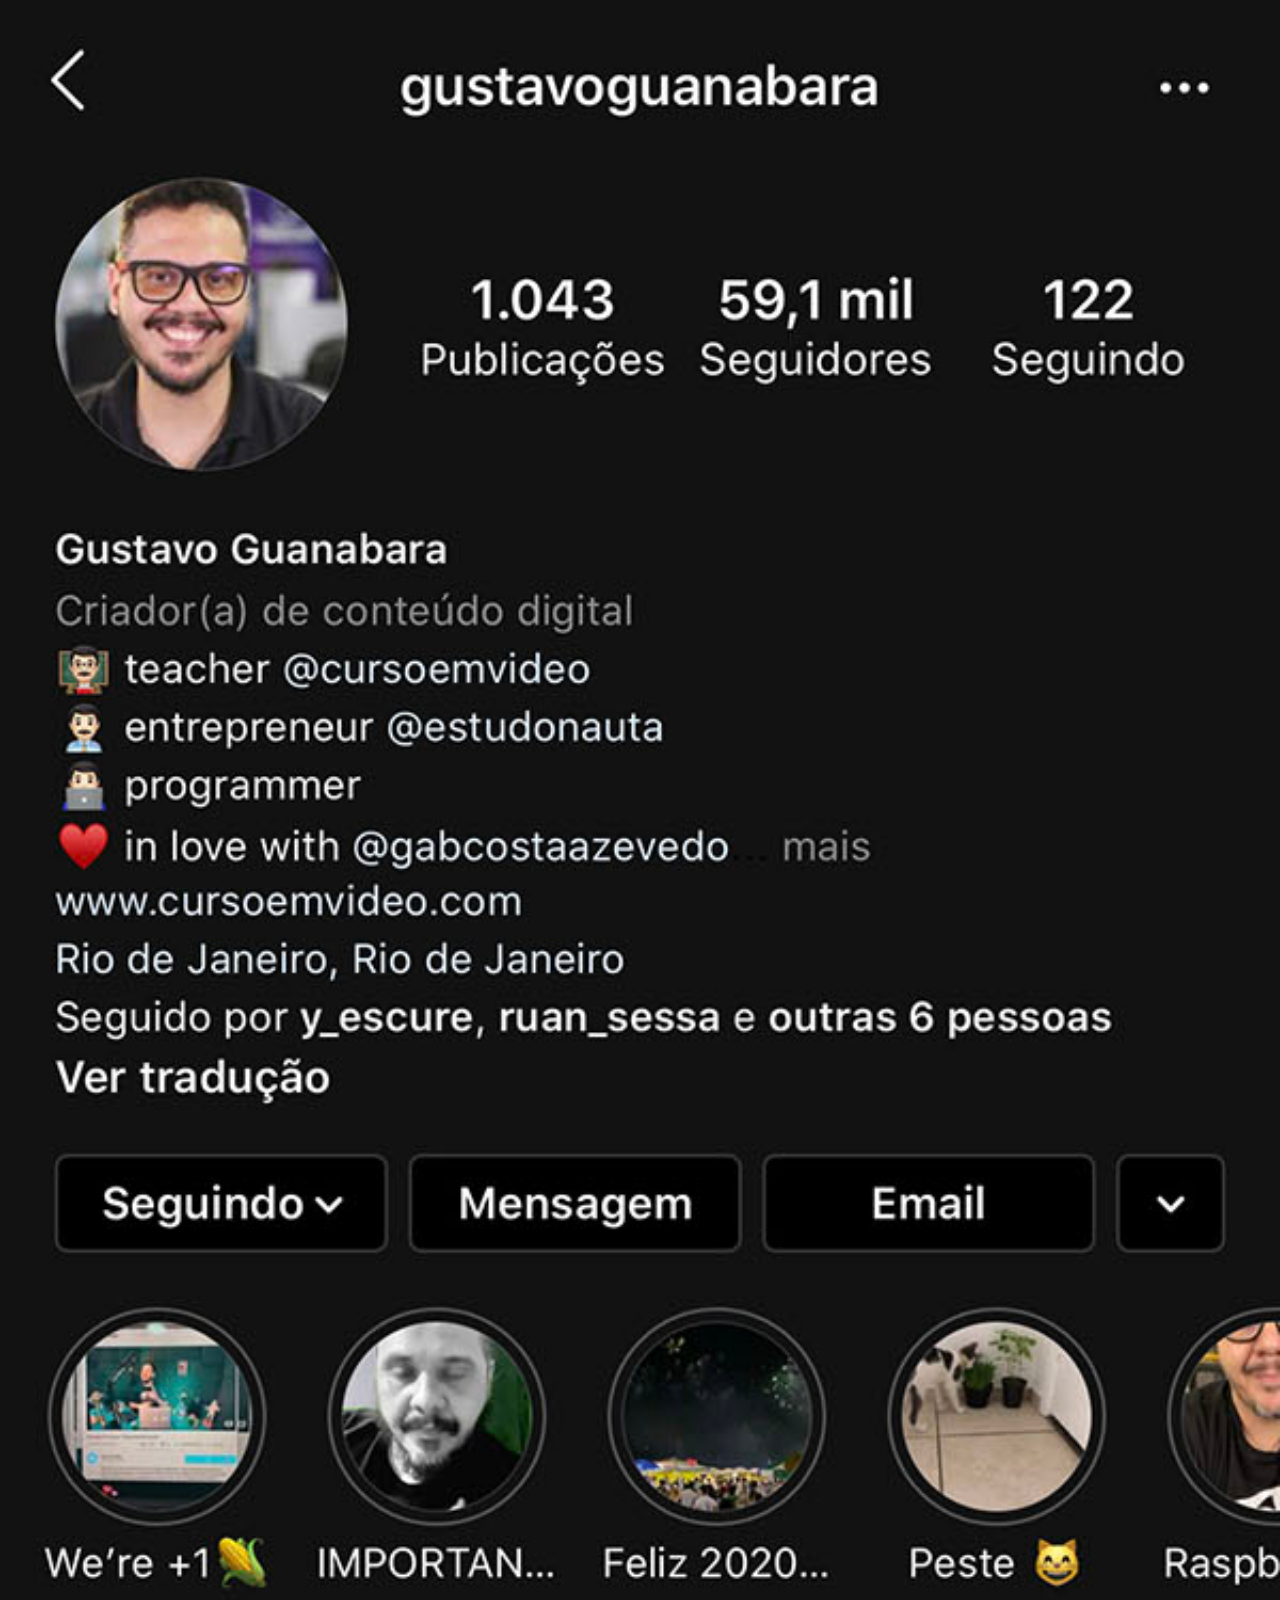
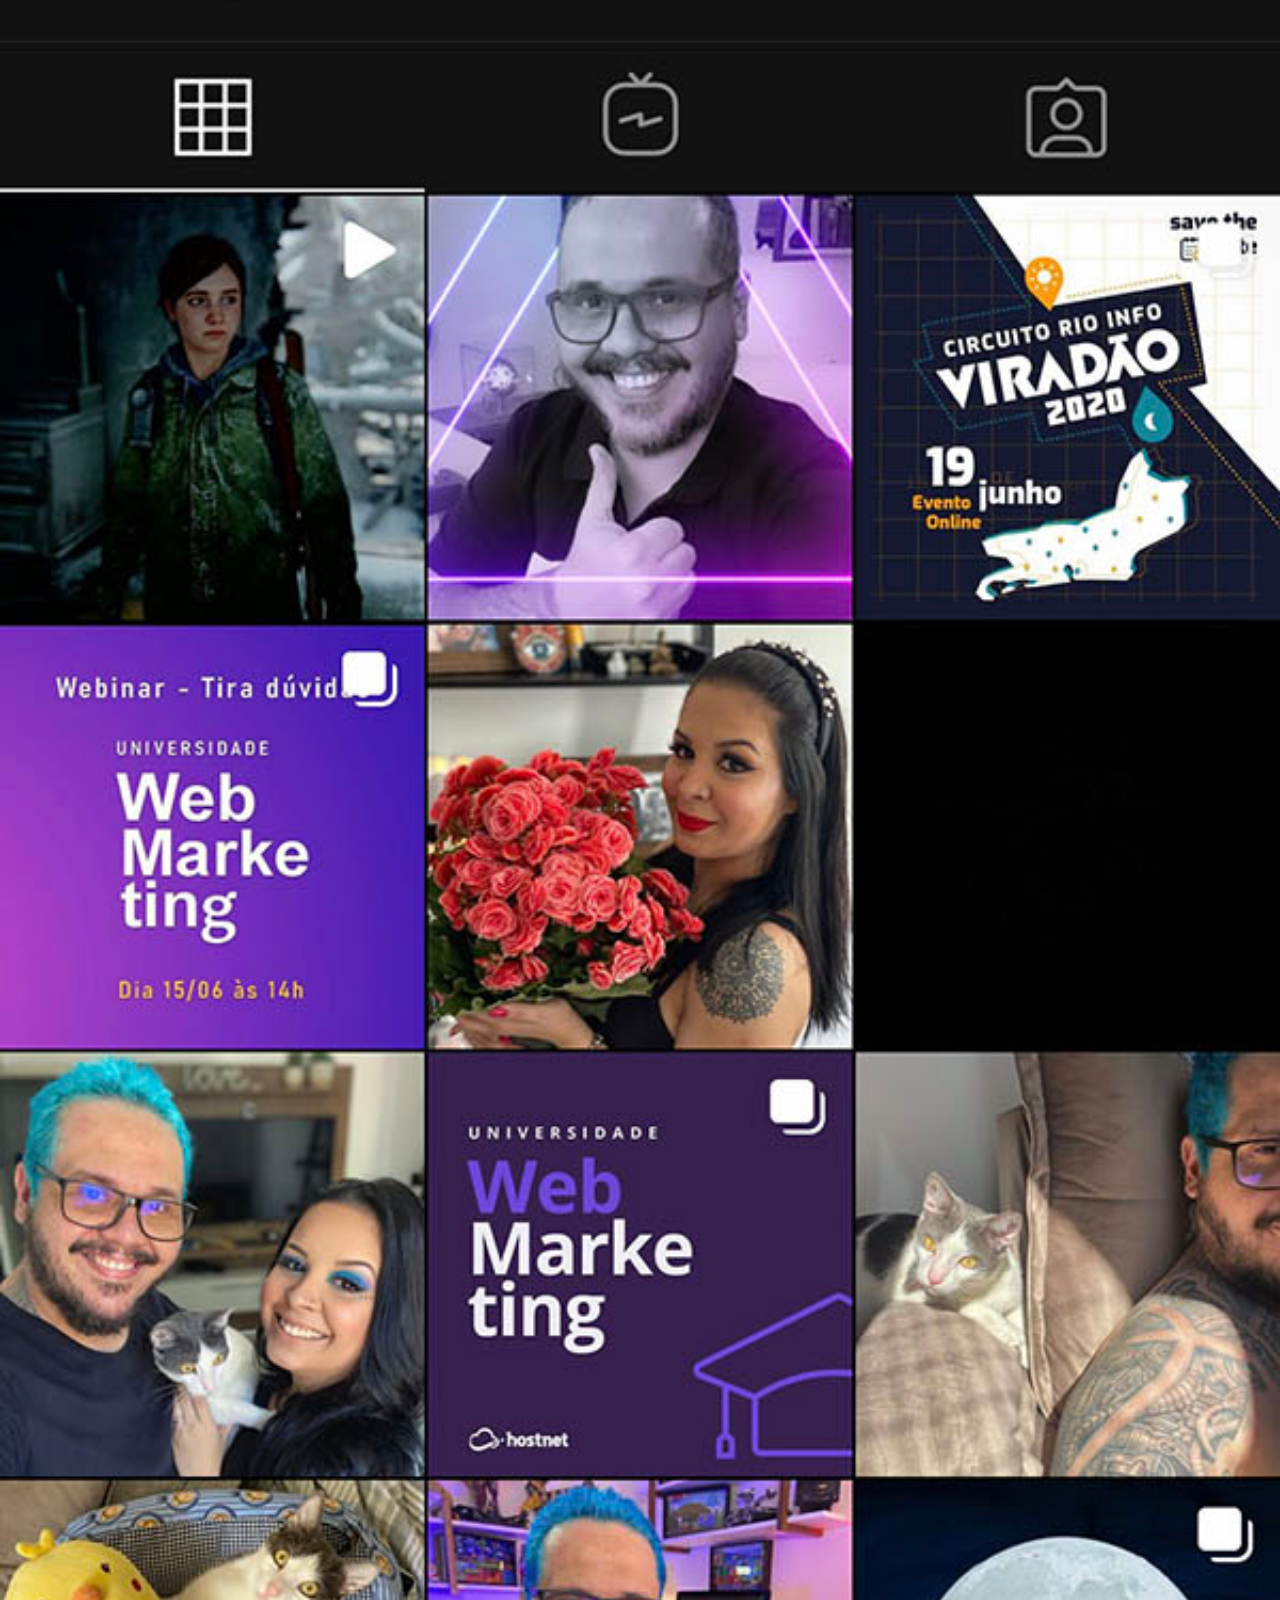
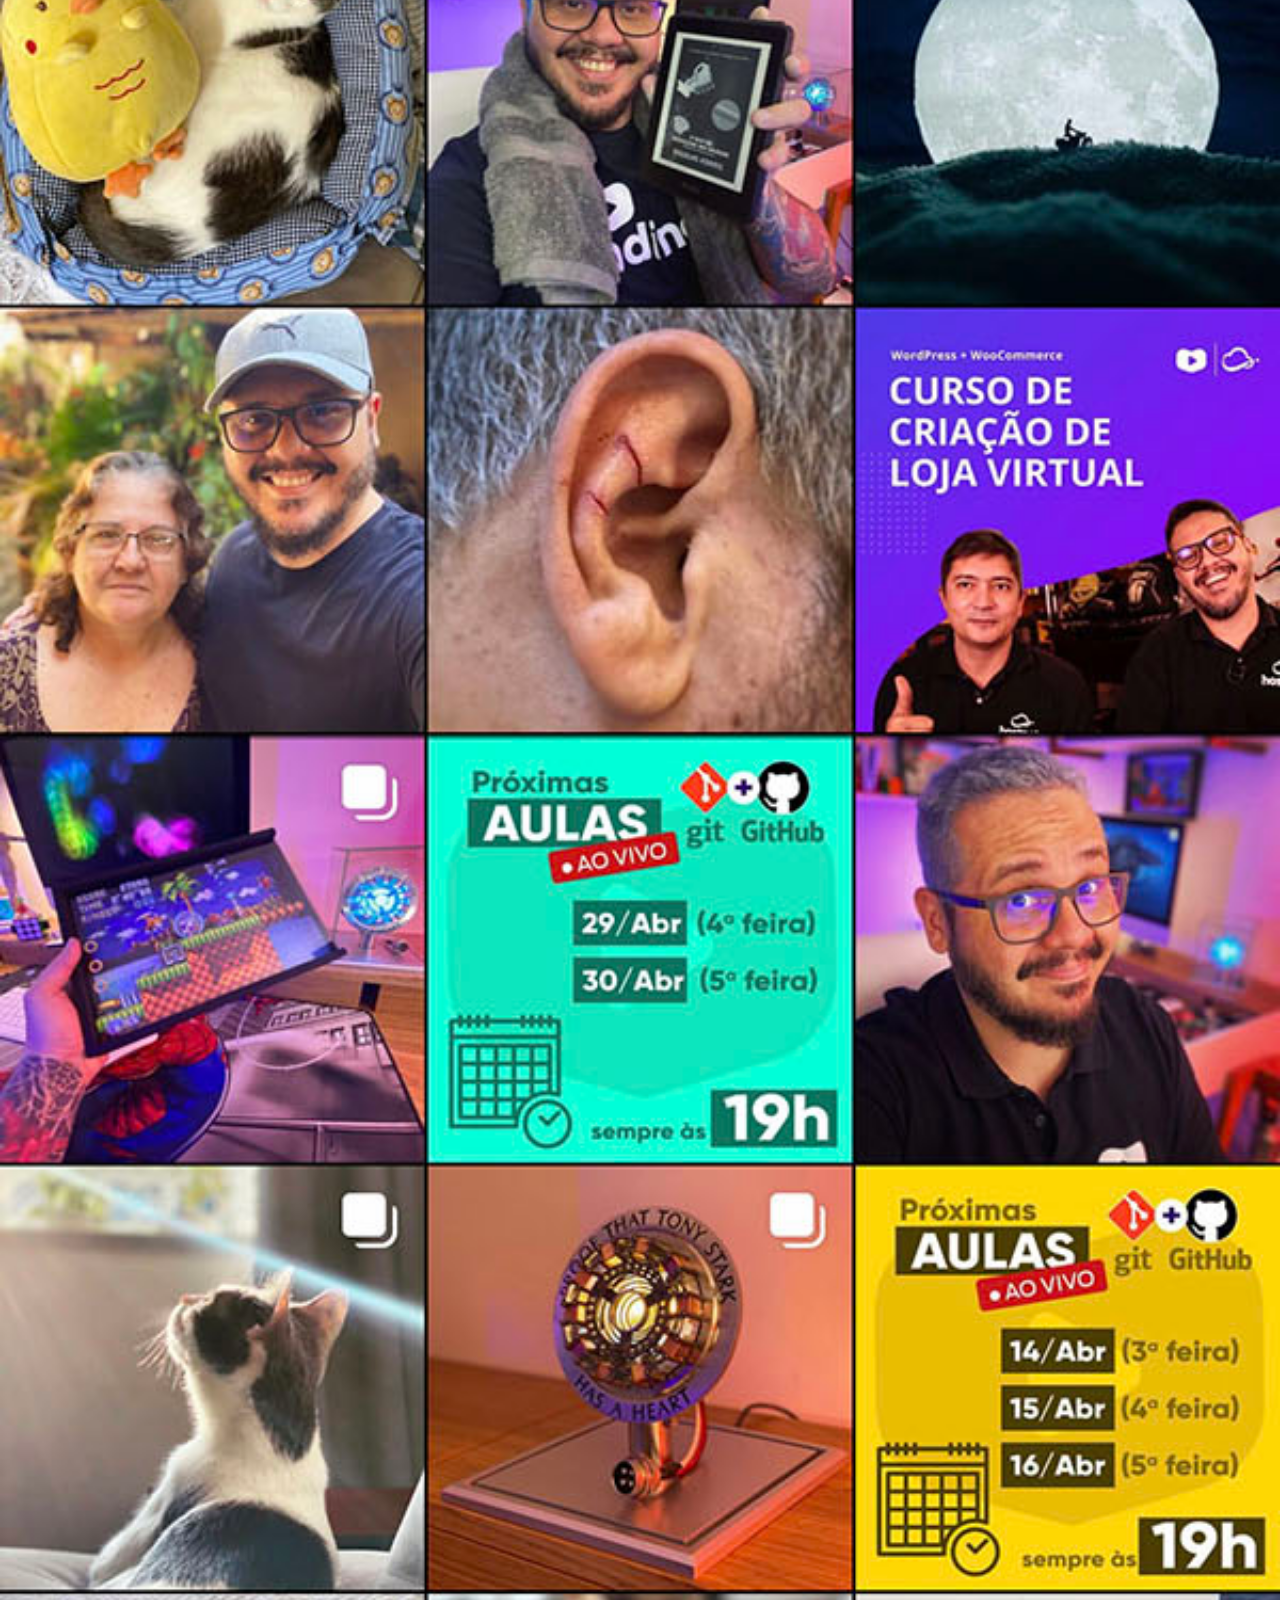
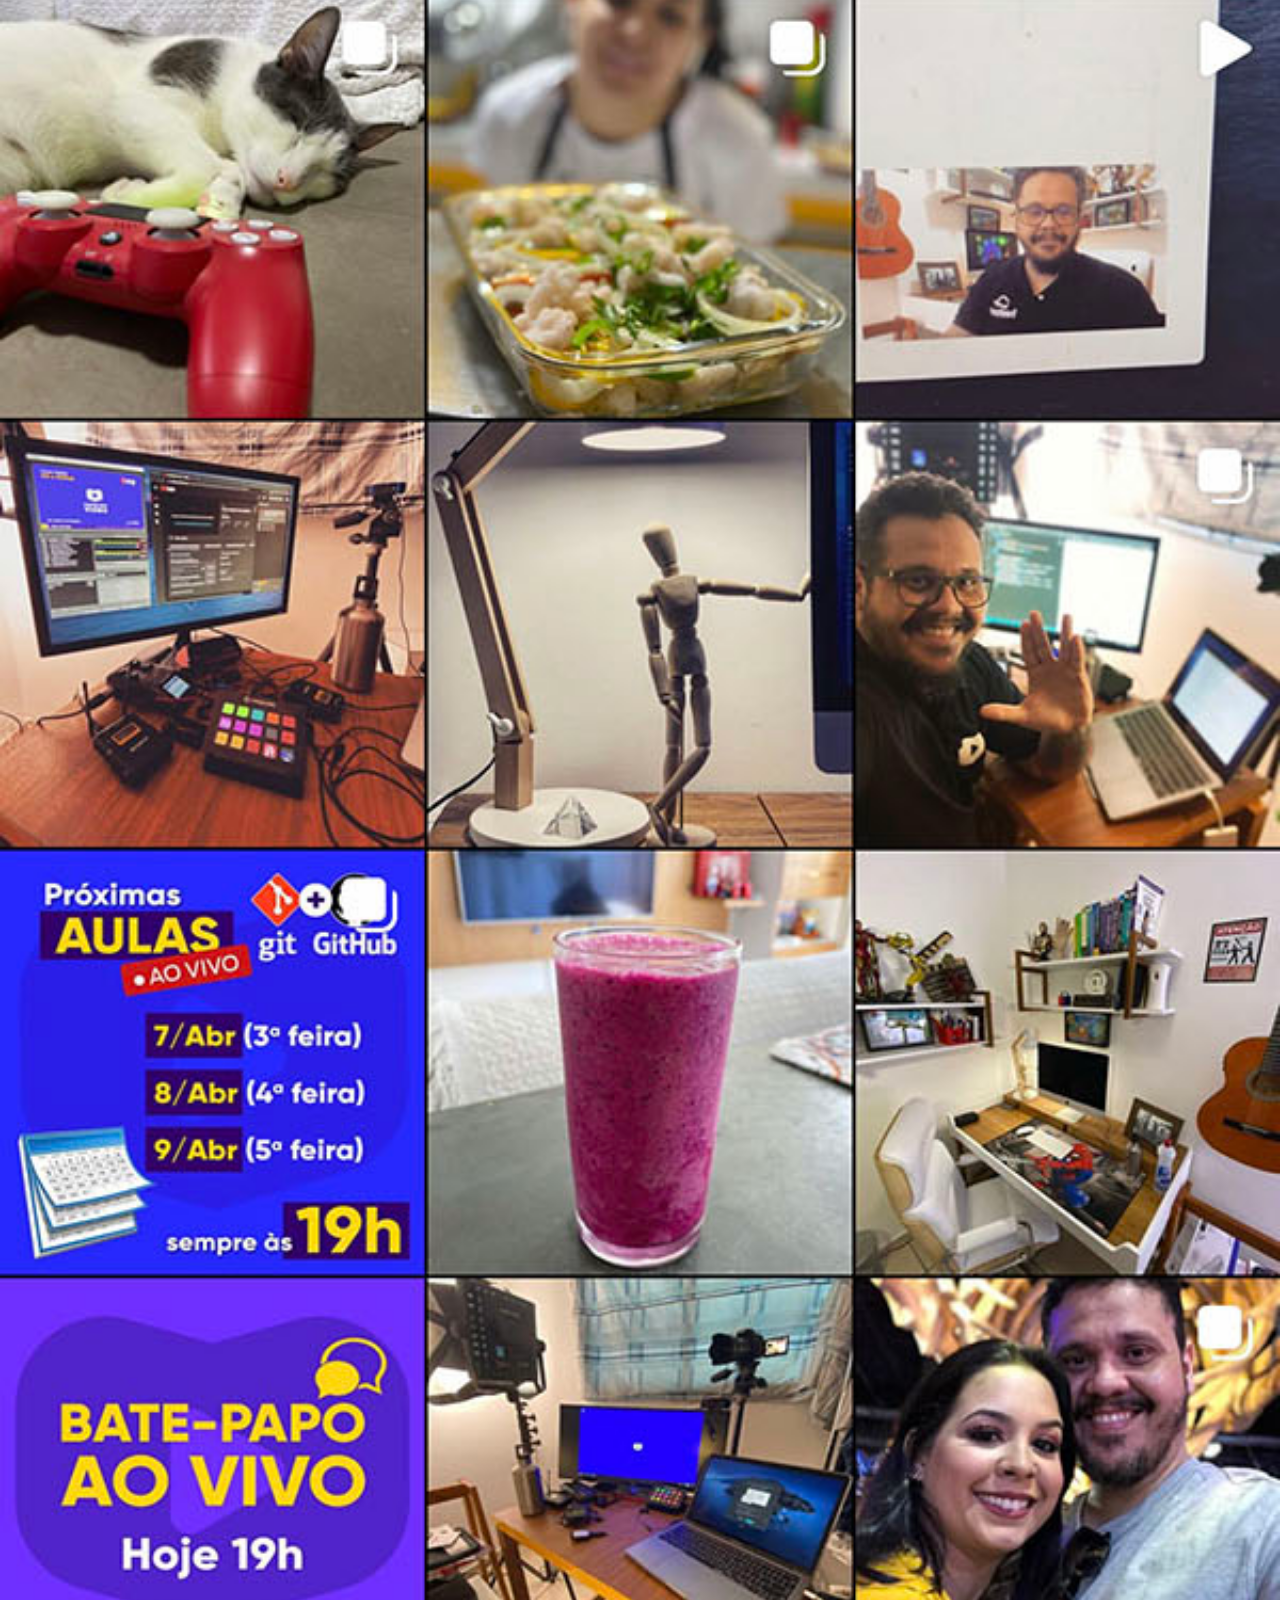
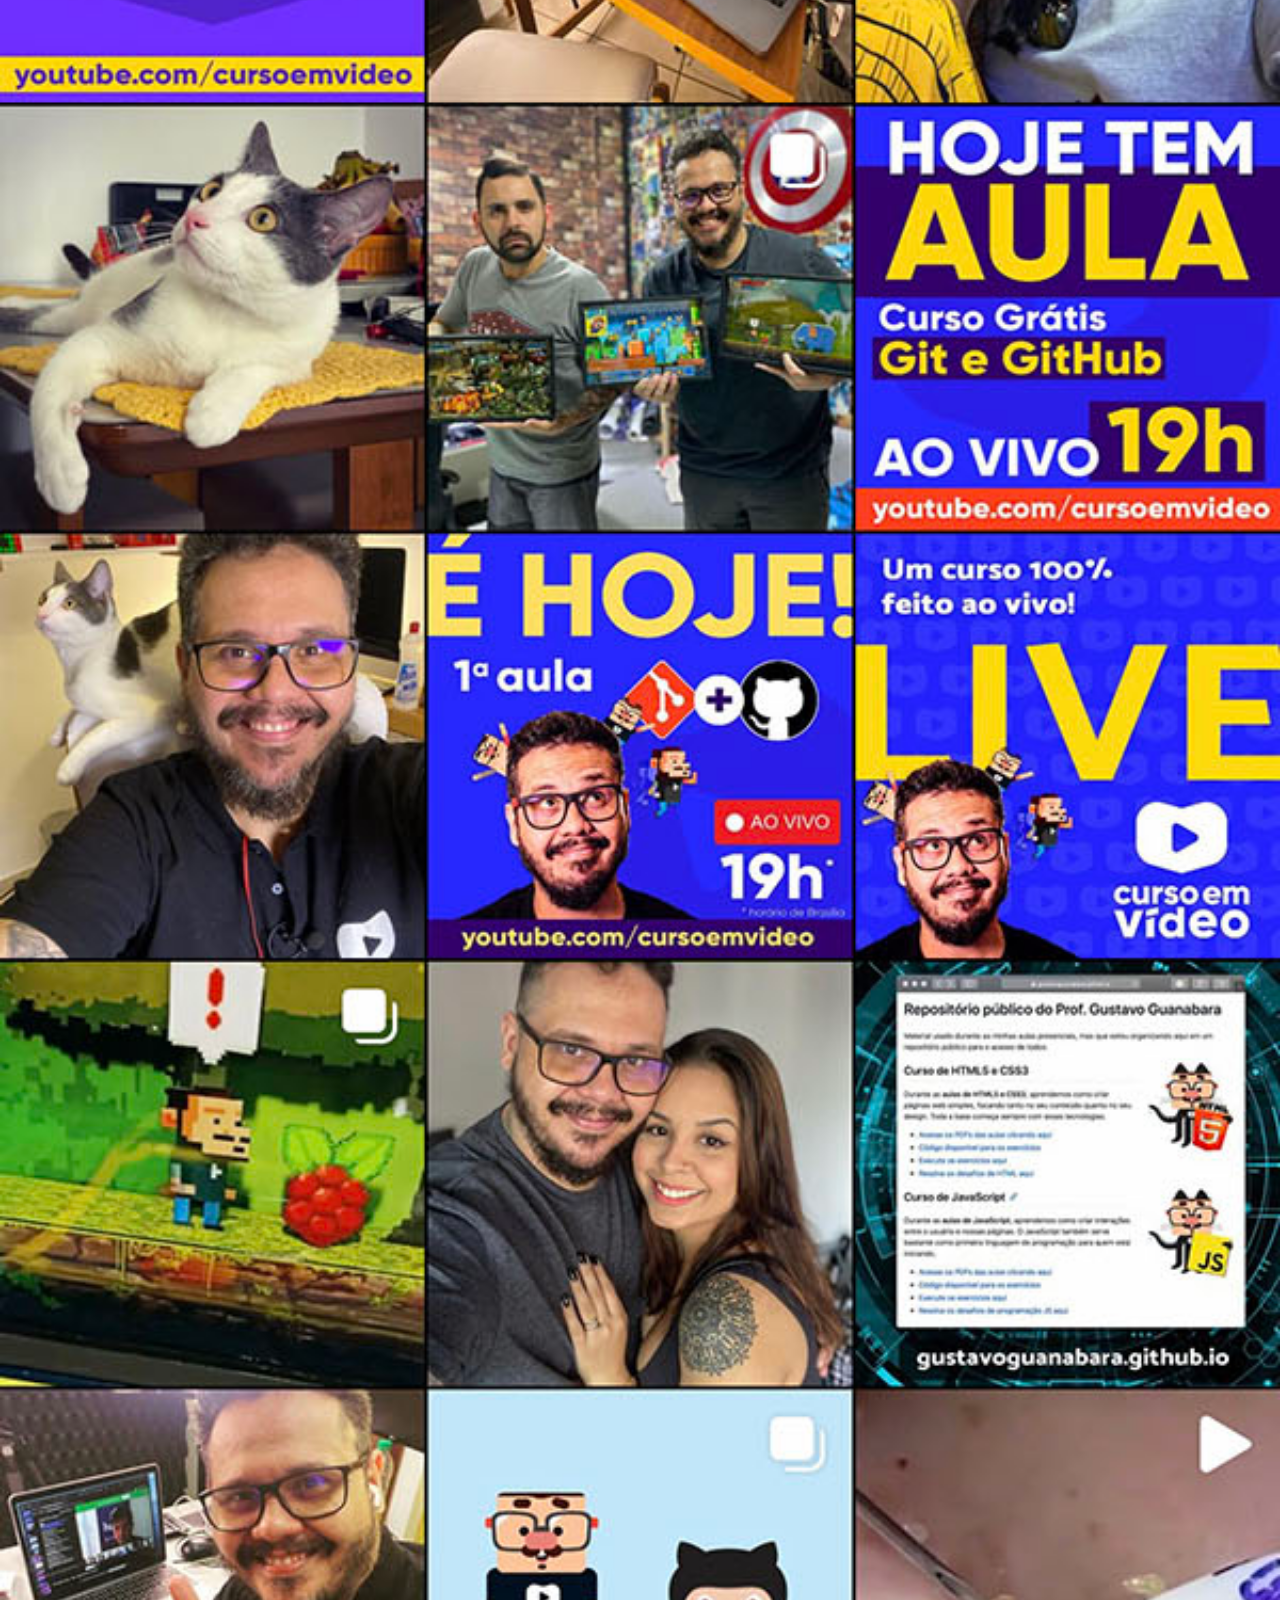
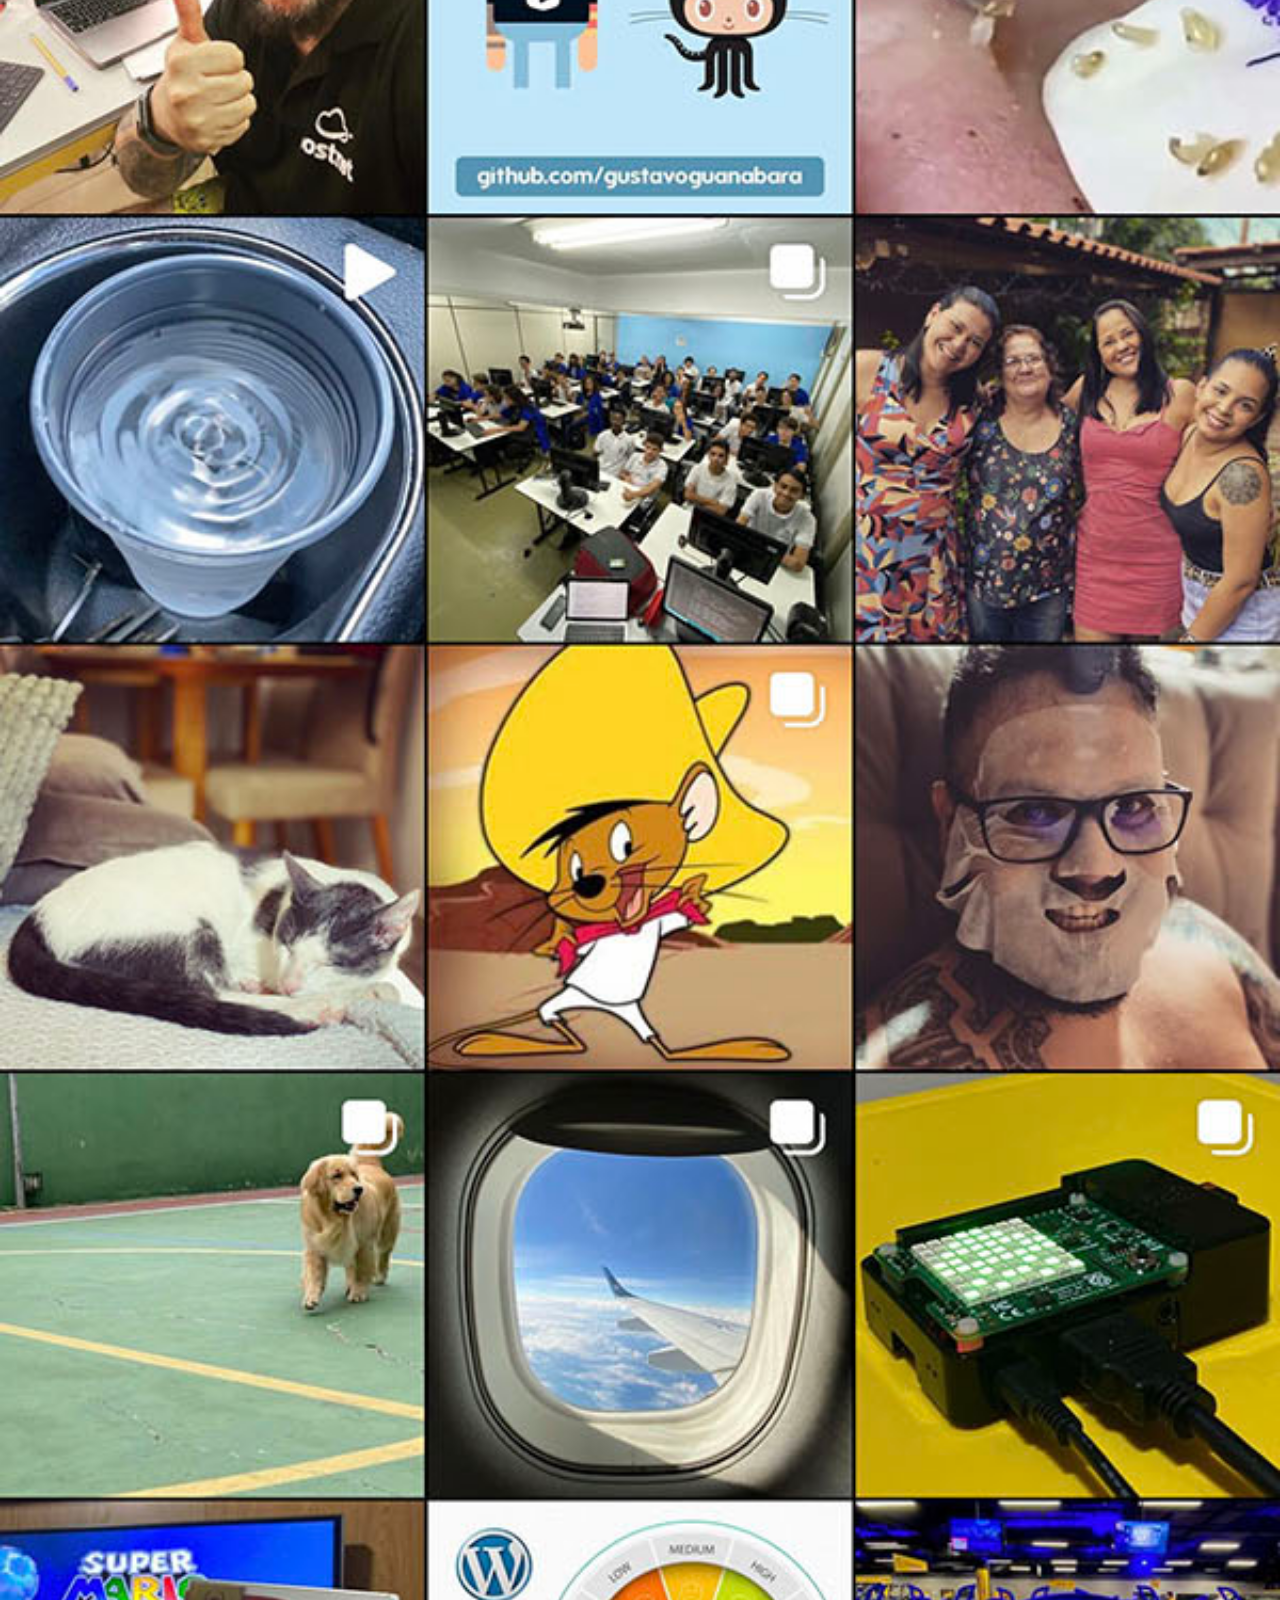
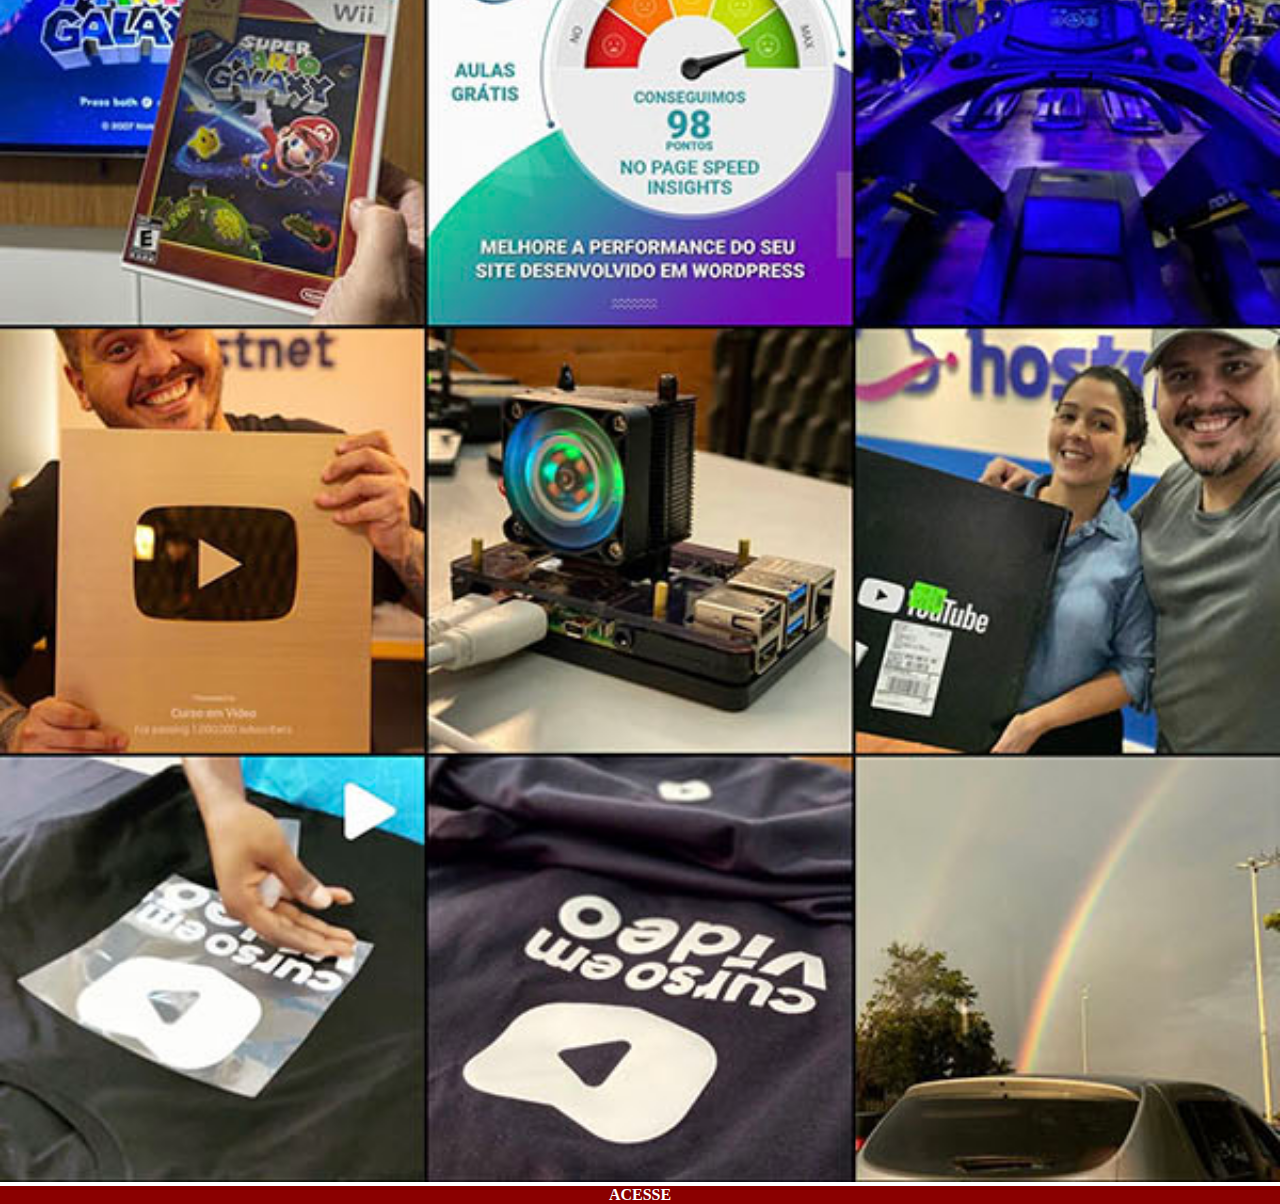
==== instagram.html @ 22efbdc0 "paginas criadas, botoes criados" ====
<!DOCTYPE html>
<html lang="pt-br">
<head>
    <meta charset="UTF-8">
    <meta name="viewport" content="width=device-width, initial-scale=1.0">
    <title>Insta</title>
    <link rel="stylesheet" href="style/social.css">
</head>
<body>
    <img src="imagens/tela-instagram.jpg" alt="">
    <a href="instagram.com/gustavoguanabara/" target="_blank"> ACESSE</a>
    
</body>
</html>
---- style/social.css ----
@charset "UTF-8";

*{
    margin: 0px;
    padding: 0px;
}
::-webkit-scrollbar{
    width: 0px;
    height: 0px;
}
img{
    width: 100vw;
}
a{
    display: block;
    background-color: darkred;
    padding: 20;
    color: white;
    text-align: center;
    font-weight: bold;
    text-decoration: none;
}
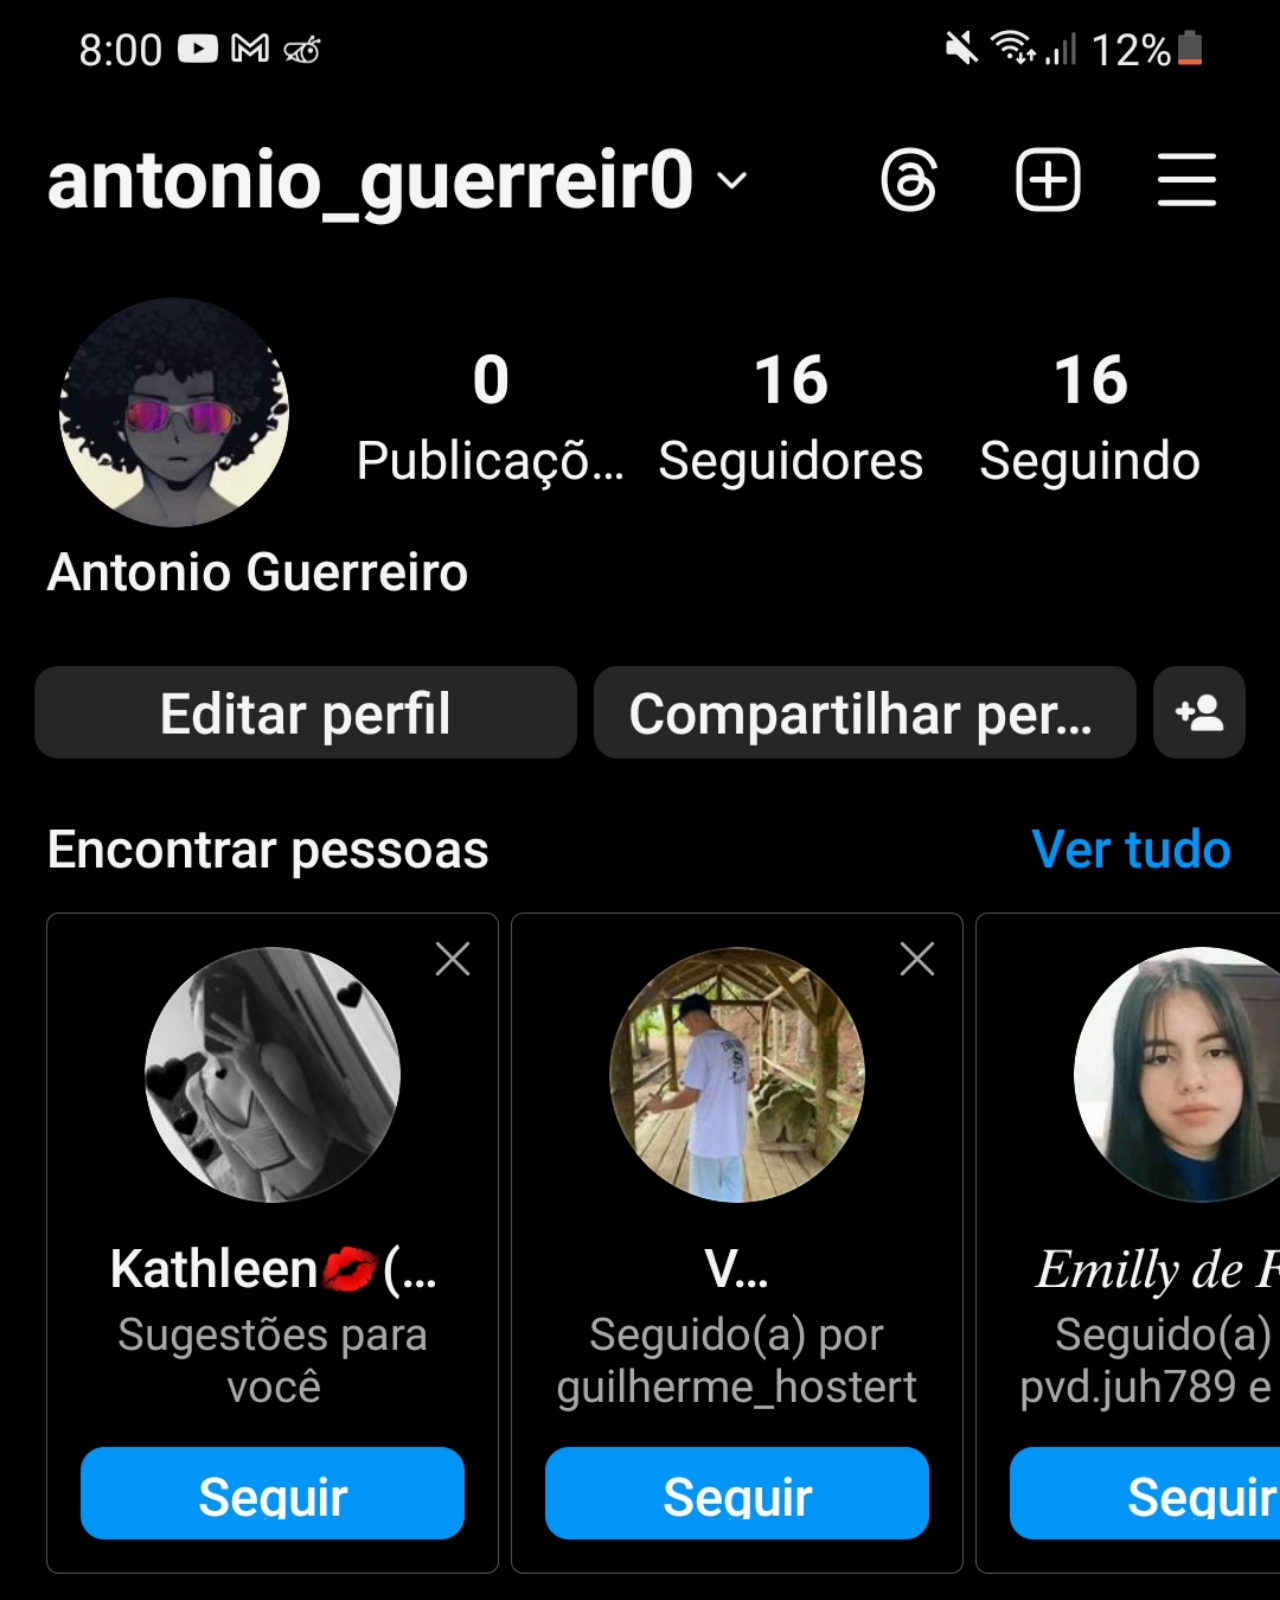
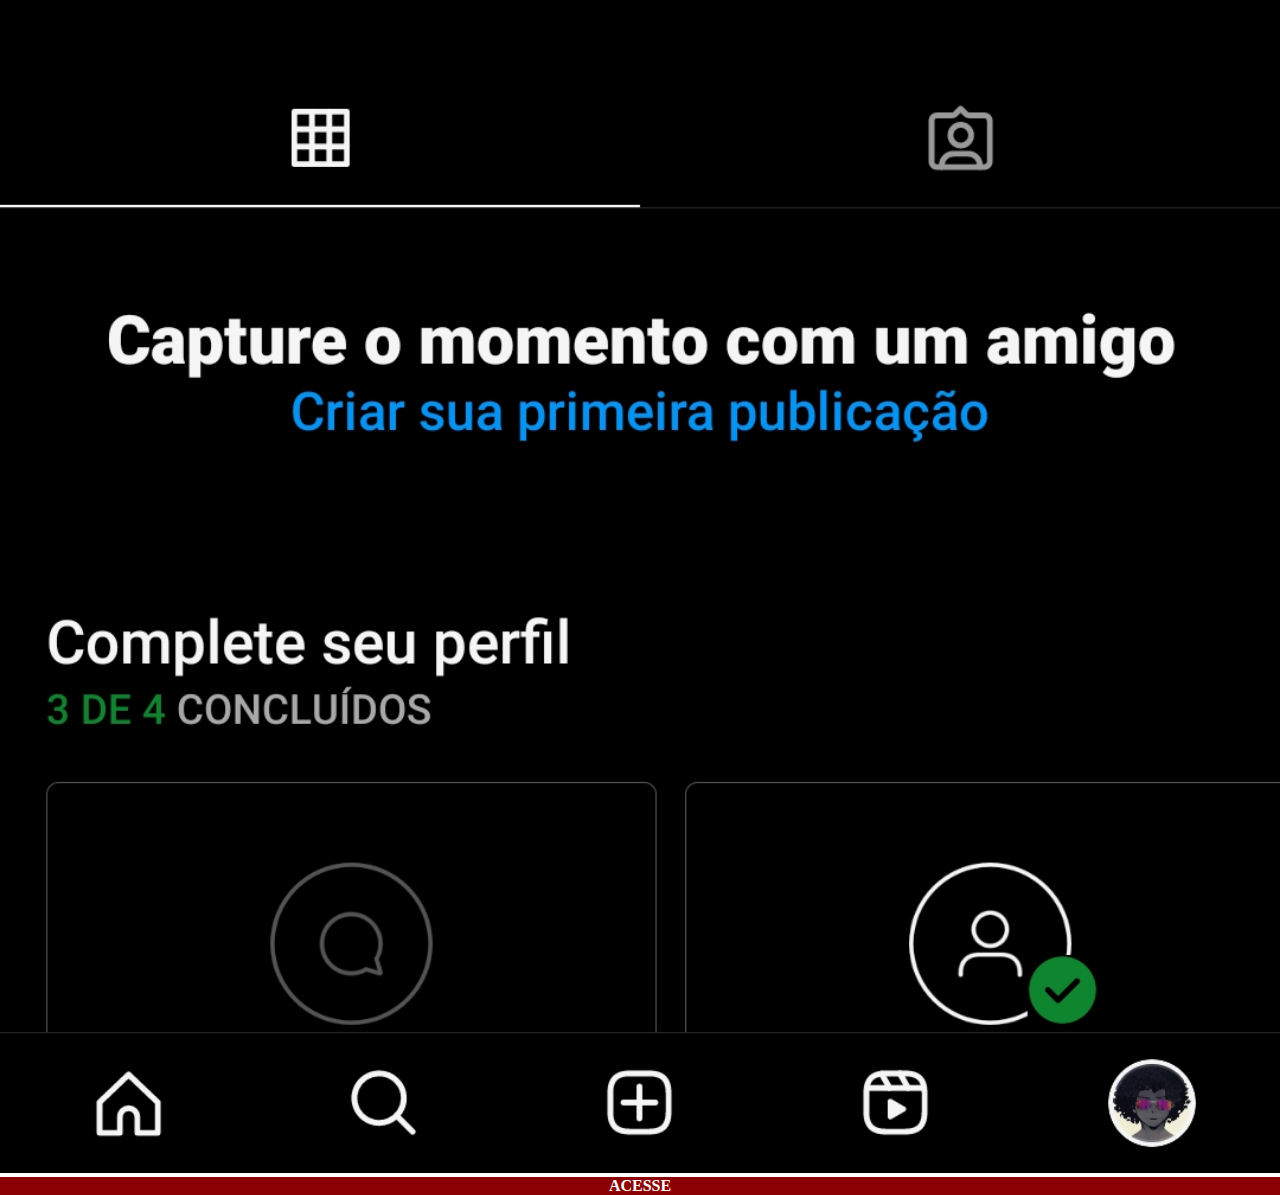
==== commit c902f6df: "finalização do projeto" ====
--- a/instagram.html
+++ b/instagram.html
@@ -7,7 +7,7 @@
     <link rel="stylesheet" href="style/social.css">
 </head>
 <body>
-    <img src="imagens/tela-instagram.jpg" alt="">
+    <img src="imagens/insta.jpg" alt="">
     <a href="instagram.com/gustavoguanabara/" target="_blank"> ACESSE</a>
     
 </body>
